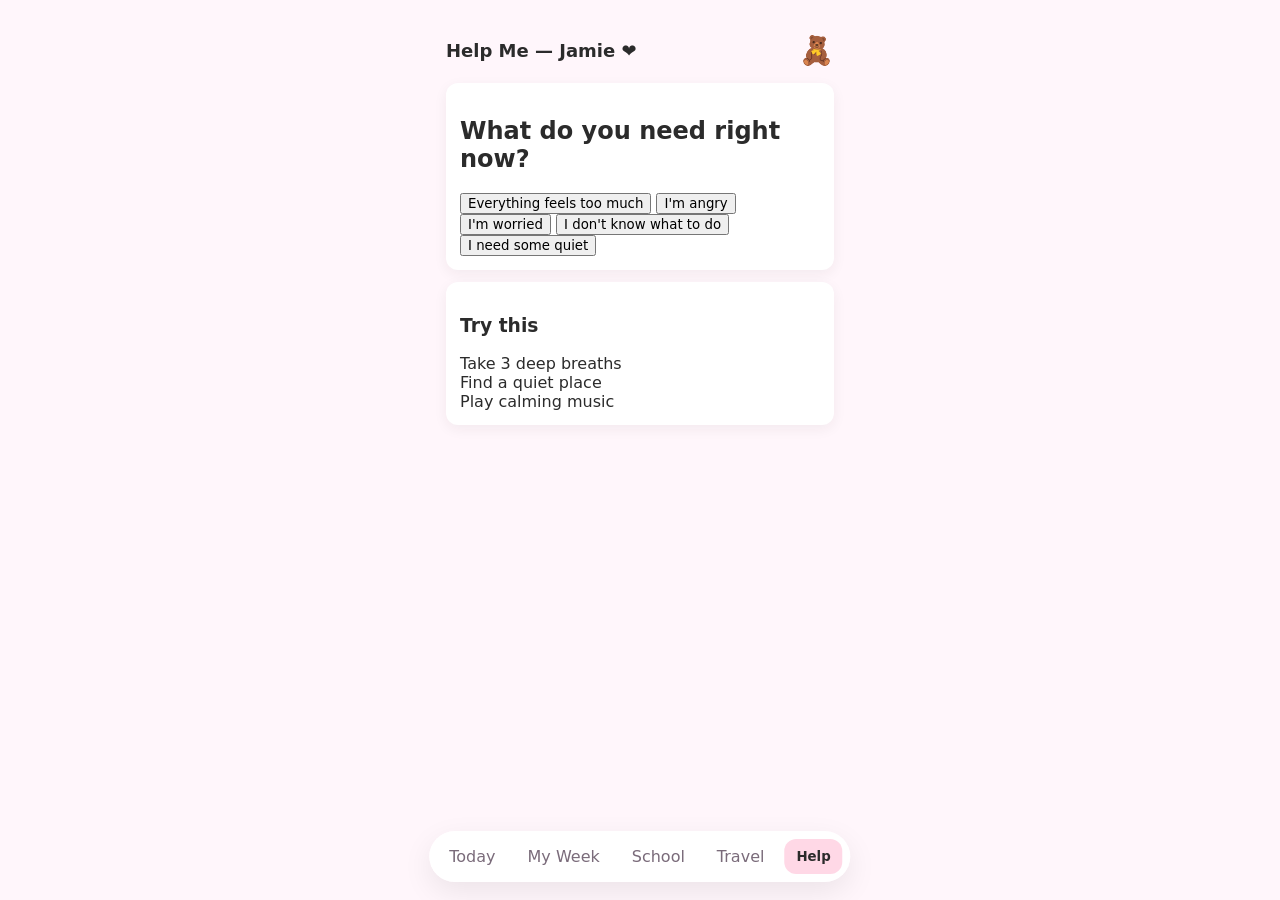
==== helpme.html @ 6b41beb4 "Add files via upload" ====
<!doctype html>
<html lang="en">
<head>
  <meta charset="utf-8" />
  <meta name="viewport" content="width=device-width,initial-scale=1" />
  <title>One Place — Help Me (Prototype)</title>
  <link rel="stylesheet" href="styles.css">
</head>
<body>
  <div class="app">
    <header class="header">
      <div class="greeting">
        <div>
          <div class="hello">Help Me — Jamie ❤️</div>
          <div class="date" id="dateLine"></div>
        </div>
        <div class="avatar">🧸</div>
      </div>
    </header>

    <main>
      <section class="help-card card">
        <h2>What do you need right now?</h2>
        <div class="help-options">
          <button class="help-option">Everything feels too much</button>
          <button class="help-option">I'm angry</button>
          <button class="help-option">I'm worried</button>
          <button class="help-option">I don't know what to do</button>
          <button class="help-option">I need some quiet</button>
        </div>
      </section>

      <section class="suggestions card">
        <h3>Try this</h3>
        <div class="suggest">Take 3 deep breaths</div>
        <div class="suggest">Find a quiet place</div>
        <div class="suggest">Play calming music</div>
      </section>
    </main>

    <nav class="bottom-nav">
      <a class="nav-item" href="index.html">Today</a>
      <a class="nav-item" href="myweek.html">My Week</a>
      <a class="nav-item" href="index.html">School</a>
      <a class="nav-item" href="travel.html">Travel</a>
      <button class="nav-item active">Help</button>
    </nav>
  </div>

  <script>
    document.querySelectorAll('.help-option').forEach(btn=>{
      btn.addEventListener('click', ()=>{
        alert('Logged: ' + btn.textContent + '. This would be saved and parents notified in the real app.');
      });
    });
  </script>
</body>
</html>
---- styles.css ----
:root{
	--bg: #fff6fb; /* very pale pink background */
	--card: #ffffff;
	--text: #2b2b2b;
	--muted: #7a6b7a;
	--accent: #ff6b9a; /* bright pink */
	--accent-soft: #ffd8e6; /* soft pink */
	--accent-2: #f6e6f2; /* pastel lavender */
	--shadow: rgba(43,27,36,0.06);
}

*{box-sizing:border-box;font-family:Inter, system-ui, -apple-system, 'Segoe UI', Roboto, 'Helvetica Neue', Arial;}
body{margin:0;background:var(--bg);color:var(--text)}
.app{max-width:420px;margin:18px auto;border-radius:12px;padding-bottom:72px}
.header{padding:16px}
.greeting{display:flex;justify-content:space-between;align-items:center}
.hello{font-size:18px;font-weight:600}
.date{font-size:13px;color:var(--muted)}
.avatar{font-size:28px}
main{padding:0 16px}
.card{background:var(--card);border-radius:12px;padding:14px;margin-bottom:12px;box-shadow:0 4px 14px var(--shadow)}
.now-card h2{margin:0 0 8px 0}
.now-title{font-size:16px;font-weight:600;margin-bottom:8px;color:var(--text)}
.micro-tasks{list-style:none;padding:0;margin:0}
.micro-tasks li{padding:6px 0;border-top:1px solid #f6ecf3}
.micro-tasks li:first-child{border-top:0}
.next-card .transport{display:flex;justify-content:space-between;align-items:center}
.route{font-weight:700}
.when{font-size:13px;color:var(--muted)}
.eta{background:var(--accent-soft);padding:6px 8px;border-radius:10px;font-weight:600;color:#6b2540}
.eta.due{background:#fff4e6;color:#b2462f}
.link-btn{background:none;border:none;color:var(--accent);padding:8px 0;font-weight:700}
.later-list .event{display:flex;gap:12px;padding:8px 0;border-top:1px dashed #f3e9ef}
.later-list .event:first-child{border-top:0}
.time{width:80px;font-weight:700}
.meta{color:#555}
.help-me{text-align:center}
.help-btn{background:linear-gradient(180deg,var(--accent-soft),var(--accent-2));border:none;padding:12px 18px;border-radius:12px;font-weight:700;color:var(--text)}
.bottom-nav{position:fixed;left:50%;transform:translateX(-50%);bottom:18px;background:rgba(255,255,255,0.95);display:flex;gap:8px;padding:8px;border-radius:40px;box-shadow:0 10px 30px rgba(0,0,0,0.08)}
.nav-item{background:none;border:none;padding:8px 12px;border-radius:12px;color:var(--muted);text-decoration:none}
.nav-item.active{background:var(--accent-soft);font-weight:700;color:var(--text)}
@media (max-width:480px){.app{margin:0;border-radius:0}}
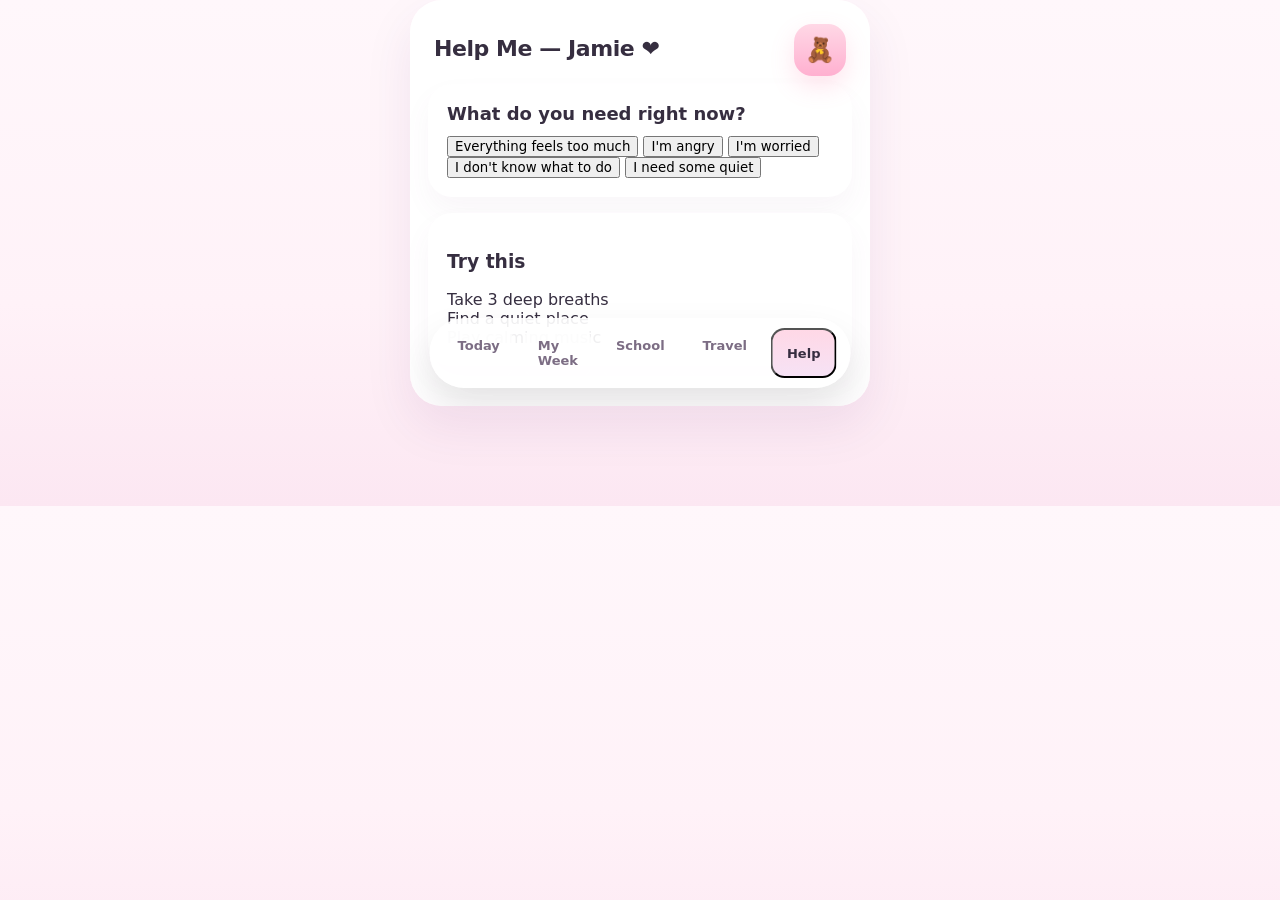
==== commit 83bfeadf: "Add files via upload" ====
--- a/helpme.html
+++ b/helpme.html
@@ -3,6 +3,13 @@
 <head>
   <meta charset="utf-8" />
   <meta name="viewport" content="width=device-width,initial-scale=1" />
+  <meta name="theme-color" content="#ffd8e6" />
+  <meta name="apple-mobile-web-app-capable" content="yes" />
+  <meta name="apple-mobile-web-app-status-bar-style" content="black-translucent" />
+  <meta name="apple-mobile-web-app-title" content="One Place" />
+  <link rel="manifest" href="manifest.json" />
+  <link rel="icon" href="icon-192.svg" />
+  <link rel="apple-touch-icon" href="icon-192.svg" />
   <title>One Place — Help Me (Prototype)</title>
   <link rel="stylesheet" href="styles.css">
 </head>
--- a/styles.css
+++ b/styles.css
@@ -1,42 +1,251 @@
 :root{
-	--bg: #fff6fb; /* very pale pink background */
-	--card: #ffffff;
-	--text: #2b2b2b;
-	--muted: #7a6b7a;
-	--accent: #ff6b9a; /* bright pink */
-	--accent-soft: #ffd8e6; /* soft pink */
-	--accent-2: #f6e6f2; /* pastel lavender */
-	--shadow: rgba(43,27,36,0.06);
-}
-
-*{box-sizing:border-box;font-family:Inter, system-ui, -apple-system, 'Segoe UI', Roboto, 'Helvetica Neue', Arial;}
-body{margin:0;background:var(--bg);color:var(--text)}
-.app{max-width:420px;margin:18px auto;border-radius:12px;padding-bottom:72px}
-.header{padding:16px}
-.greeting{display:flex;justify-content:space-between;align-items:center}
-.hello{font-size:18px;font-weight:600}
-.date{font-size:13px;color:var(--muted)}
-.avatar{font-size:28px}
-main{padding:0 16px}
-.card{background:var(--card);border-radius:12px;padding:14px;margin-bottom:12px;box-shadow:0 4px 14px var(--shadow)}
-.now-card h2{margin:0 0 8px 0}
-.now-title{font-size:16px;font-weight:600;margin-bottom:8px;color:var(--text)}
-.micro-tasks{list-style:none;padding:0;margin:0}
-.micro-tasks li{padding:6px 0;border-top:1px solid #f6ecf3}
-.micro-tasks li:first-child{border-top:0}
-.next-card .transport{display:flex;justify-content:space-between;align-items:center}
-.route{font-weight:700}
-.when{font-size:13px;color:var(--muted)}
-.eta{background:var(--accent-soft);padding:6px 8px;border-radius:10px;font-weight:600;color:#6b2540}
-.eta.due{background:#fff4e6;color:#b2462f}
-.link-btn{background:none;border:none;color:var(--accent);padding:8px 0;font-weight:700}
-.later-list .event{display:flex;gap:12px;padding:8px 0;border-top:1px dashed #f3e9ef}
-.later-list .event:first-child{border-top:0}
-.time{width:80px;font-weight:700}
-.meta{color:#555}
-.help-me{text-align:center}
-.help-btn{background:linear-gradient(180deg,var(--accent-soft),var(--accent-2));border:none;padding:12px 18px;border-radius:12px;font-weight:700;color:var(--text)}
-.bottom-nav{position:fixed;left:50%;transform:translateX(-50%);bottom:18px;background:rgba(255,255,255,0.95);display:flex;gap:8px;padding:8px;border-radius:40px;box-shadow:0 10px 30px rgba(0,0,0,0.08)}
-.nav-item{background:none;border:none;padding:8px 12px;border-radius:12px;color:var(--muted);text-decoration:none}
-.nav-item.active{background:var(--accent-soft);font-weight:700;color:var(--text)}
-@media (max-width:480px){.app{margin:0;border-radius:0}}
+  --bg: #fff6fb;
+  --bg-card: #ffffff;
+  --text: #362e40;
+  --muted: #7c6d84;
+  --accent: #ff6b9a;
+  --accent-soft: #ffd8e6;
+  --accent-2: #f4e2f5;
+  --purple: #d7b3f0;
+  --border: rgba(255,107,154,0.18);
+  --shadow: 0 20px 50px rgba(76,0,97,0.08);
+}
+
+*{
+  box-sizing:border-box;
+  font-family: 'Inter', system-ui, -apple-system, 'Segoe UI', Roboto, 'Helvetica Neue', Arial, sans-serif;
+}
+
+body{
+  margin:0;
+  background: linear-gradient(180deg, #fff7fb 0%, #fff2f8 60%, #fce7f2 100%);
+  color: var(--text);
+}
+
+.app{
+  max-width: 460px;
+  margin: 0 auto 100px;
+  border-radius: 32px;
+  overflow: hidden;
+  box-shadow: var(--shadow);
+  background: rgba(255,255,255,0.95);
+  backdrop-filter: blur(10px);
+}
+
+.header{
+  padding: 24px 24px 8px;
+}
+
+.greeting{
+  display:flex;
+  justify-content:space-between;
+  align-items:center;
+}
+
+.hello{
+  font-size: 22px;
+  font-weight: 700;
+  letter-spacing: -0.02em;
+}
+
+.date{
+  font-size: 14px;
+  color: var(--muted);
+  margin-top: 4px;
+}
+
+.avatar{
+  width: 52px;
+  height: 52px;
+  border-radius: 18px;
+  background: linear-gradient(180deg, #ffd8e6, #ffb0d0);
+  display:flex;
+  align-items:center;
+  justify-content:center;
+  font-size: 24px;
+  box-shadow: 0 10px 24px rgba(255,107,154,0.18);
+}
+
+main{
+  padding: 0 18px 24px;
+}
+
+.card{
+  background: var(--bg-card);
+  border-radius: 24px;
+  padding: 18px;
+  margin-bottom: 16px;
+  border: 1px solid rgba(255,255,255,0.8);
+  box-shadow: 0 14px 28px rgba(130,72,130,0.05);
+}
+
+.install-banner{
+  background: linear-gradient(180deg, #fff0f4, #fbe8f4);
+  border: 1px solid rgba(255,107,154,0.2);
+  padding: 16px;
+  margin-bottom: 16px;
+}
+
+.install-title{
+  font-weight: 700;
+  margin-bottom: 8px;
+}
+
+.install-text{
+  color: var(--muted);
+  line-height: 1.5;
+}
+
+.now-card h2,
+.later-list h3,
+.next-card h3,
+.help-card h2,
+.details h3{
+  margin:0 0 12px 0;
+  font-size: 18px;
+}
+
+.now-title{
+  font-size: 17px;
+  font-weight: 700;
+  margin-bottom: 14px;
+}
+
+.micro-tasks{
+  list-style:none;
+  padding:0;
+  margin:0;
+}
+
+.micro-tasks li{
+  padding: 14px 0;
+  border-top: 1px solid #f4e5f0;
+}
+
+.micro-tasks li:first-child{
+  border-top:0;
+}
+
+.micro-tasks label{
+  display:flex;
+  align-items:center;
+  gap: 12px;
+  font-weight: 600;
+}
+
+.micro-tasks input{
+  width: 20px;
+  height: 20px;
+}
+
+.next-card .transport{
+  display:flex;
+  justify-content:space-between;
+  align-items:center;
+  gap:16px;
+  flex-wrap:wrap;
+}
+
+.route{
+  font-weight: 700;
+  font-size: 15px;
+}
+
+.when{
+  font-size: 13px;
+  color: var(--muted);
+}
+
+.eta{
+  background: rgba(255, 215, 236, 0.75);
+  padding: 10px 12px;
+  border-radius: 16px;
+  font-weight: 700;
+  color: #95315a;
+}
+
+.link-btn{
+  display:inline-flex;
+  align-items:center;
+  gap: 8px;
+  background: rgba(255,107,154,0.1);
+  border: none;
+  border-radius: 16px;
+  color: var(--accent);
+  padding: 10px 14px;
+  font-weight: 700;
+}
+
+.later-list .event,
+.event{
+  display:flex;
+  gap:12px;
+  padding: 14px 0;
+  border-top: 1px dashed #f4e2ed;
+}
+
+.later-list .event:first-child,
+.event:first-child{
+  border-top:0;
+}
+
+.time{
+  width: 80px;
+  font-weight: 700;
+}
+
+.meta{
+  color: #6d5771;
+}
+
+.help-me{
+  text-align:center;
+}
+
+.help-btn{
+  width: 100%;
+  background: linear-gradient(180deg, #ffd8e6, #f6e2f4);
+  border:none;
+  padding: 16px 18px;
+  border-radius: 18px;
+  font-weight: 700;
+  color: var(--text);
+  box-shadow: 0 20px 40px rgba(255,107,154,0.15);
+}
+
+.bottom-nav{
+  position: fixed;
+  left: 50%;
+  transform: translateX(-50%);
+  bottom: 18px;
+  background: rgba(255,255,255,0.92);
+  display:flex;
+  gap:10px;
+  padding:10px 14px;
+  border-radius: 999px;
+  box-shadow: 0 20px 40px rgba(0,0,0,0.10);
+  z-index: 10;
+}
+
+.nav-item{
+  background: rgba(255,255,255,0.8);
+  color: var(--muted);
+  border-radius: 14px;
+  padding: 10px 14px;
+  text-decoration:none;
+  font-weight: 600;
+  font-size: 13px;
+}
+
+.nav-item.active{
+  background: linear-gradient(180deg, #ffd8e6, #f6e2f5);
+  color: var(--text);
+}
+
+@media (max-width:480px){
+  .app{margin:0;border-radius:0;}
+  .header{padding:20px 18px 8px;}
+  main{padding:0 16px 24px;}
+  .bottom-nav{width:calc(100% - 32px);left:50%;transform:translateX(-50%);}
+}
+
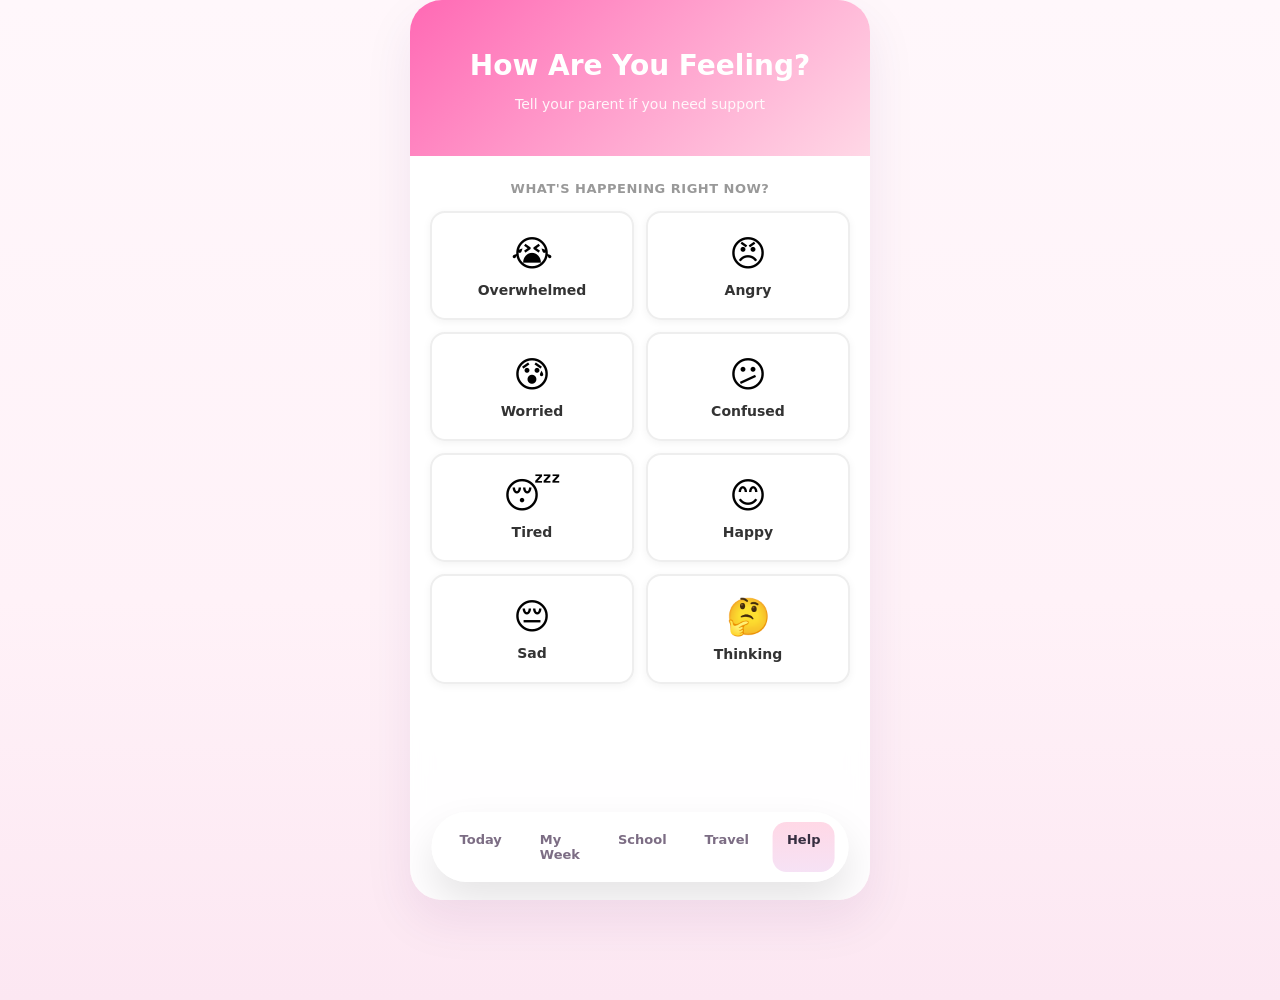
==== commit 52817cc8: "Complete working prototype: parent dashboard, child messaging, help me screen with feelings" ====
--- a/helpme.html
+++ b/helpme.html
@@ -1,65 +1,130 @@
-<!doctype html>
-<html lang="en">
-<head>
-  <meta charset="utf-8" />
-  <meta name="viewport" content="width=device-width,initial-scale=1" />
-  <meta name="theme-color" content="#ffd8e6" />
-  <meta name="apple-mobile-web-app-capable" content="yes" />
-  <meta name="apple-mobile-web-app-status-bar-style" content="black-translucent" />
-  <meta name="apple-mobile-web-app-title" content="One Place" />
-  <link rel="manifest" href="manifest.json" />
-  <link rel="icon" href="icon-192.svg" />
-  <link rel="apple-touch-icon" href="icon-192.svg" />
-  <title>One Place — Help Me (Prototype)</title>
-  <link rel="stylesheet" href="styles.css">
-</head>
-<body>
-  <div class="app">
-    <header class="header">
-      <div class="greeting">
-        <div>
-          <div class="hello">Help Me — Jamie ❤️</div>
-          <div class="date" id="dateLine"></div>
-        </div>
-        <div class="avatar">🧸</div>
-      </div>
-    </header>
-
-    <main>
-      <section class="help-card card">
-        <h2>What do you need right now?</h2>
-        <div class="help-options">
-          <button class="help-option">Everything feels too much</button>
-          <button class="help-option">I'm angry</button>
-          <button class="help-option">I'm worried</button>
-          <button class="help-option">I don't know what to do</button>
-          <button class="help-option">I need some quiet</button>
-        </div>
-      </section>
-
-      <section class="suggestions card">
-        <h3>Try this</h3>
-        <div class="suggest">Take 3 deep breaths</div>
-        <div class="suggest">Find a quiet place</div>
-        <div class="suggest">Play calming music</div>
-      </section>
-    </main>
-
-    <nav class="bottom-nav">
-      <a class="nav-item" href="index.html">Today</a>
-      <a class="nav-item" href="myweek.html">My Week</a>
-      <a class="nav-item" href="index.html">School</a>
-      <a class="nav-item" href="travel.html">Travel</a>
-      <button class="nav-item active">Help</button>
-    </nav>
-  </div>
-
-  <script>
-    document.querySelectorAll('.help-option').forEach(btn=>{
-      btn.addEventListener('click', ()=>{
-        alert('Logged: ' + btn.textContent + '. This would be saved and parents notified in the real app.');
-      });
-    });
-  </script>
-</body>
+<!doctype html>
+<html lang="en">
+<head>
+  <meta charset="utf-8" />
+  <meta name="viewport" content="width=device-width,initial-scale=1" />
+  <meta name="theme-color" content="#ffd8e6" />
+  <meta name="apple-mobile-web-app-capable" content="yes" />
+  <meta name="apple-mobile-web-app-status-bar-style" content="black-translucent" />
+  <meta name="apple-mobile-web-app-title" content="One Place" />
+  <link rel="manifest" href="manifest.json" />
+  <link rel="icon" href="icon-192.svg" />
+  <link rel="apple-touch-icon" href="icon-192.svg" />
+  <title>One Place — Help Me</title>
+  <link rel="stylesheet" href="styles.css">
+  <style>
+    .help-screen { min-height: 100vh; padding-bottom: 100px; }
+    .help-header { background: linear-gradient(135deg, #ff69b4 0%, #ffd8e6 100%); color: white; padding: 30px 20px; text-align: center; }
+    .help-header h1 { font-size: 28px; margin-bottom: 10px; }
+    .help-header p { font-size: 14px; opacity: 0.9; }
+    .feeling-label { text-align: center; color: #999; font-size: 13px; text-transform: uppercase; letter-spacing: 0.5px; margin: 25px 20px 15px; font-weight: 600; }
+    .feeling-grid { display: grid; grid-template-columns: repeat(2, 1fr); gap: 12px; padding: 0 20px; margin-bottom: 30px; }
+    .feeling-btn { background: white; border: 2px solid #eee; border-radius: 15px; padding: 20px; cursor: pointer; text-align: center; transition: all 0.2s; box-shadow: 0 2px 8px rgba(0,0,0,0.05); }
+    .feeling-btn:active { transform: scale(0.95); }
+    .feeling-btn.selected { border-color: #ff69b4; background: #fff0f7; box-shadow: 0 4px 12px rgba(255,105,180,0.2); }
+    .feeling-emoji { font-size: 36px; margin-bottom: 8px; display: block; }
+    .feeling-label-btn { font-size: 14px; font-weight: 600; color: #333; }
+    .messaging-section { display: none; padding: 20px; }
+    .messaging-section.active { display: block; }
+    .message-prompt { color: #666; font-size: 14px; margin-bottom: 15px; }
+    .message-input { width: 100%; min-height: 100px; padding: 12px; border: 2px solid #eee; border-radius: 10px; font-family: inherit; font-size: 14px; resize: vertical; }
+    .message-input:focus { outline: none; border-color: #ff69b4; background: #fffbfd; }
+    .action-buttons { display: flex; gap: 10px; margin-top: 15px; }
+    .action-buttons button { flex: 1; padding: 12px; border: none; border-radius: 10px; font-weight: 600; font-size: 14px; cursor: pointer; transition: transform 0.1s; }
+    .action-buttons button:active { transform: scale(0.95); }
+    .send-btn { background: linear-gradient(135deg, #ff69b4 0%, #ffd8e6 100%); color: white; }
+    .cancel-btn { background: #eee; color: #333; }
+    .suggestions { background: #f5f5f5; border-radius: 10px; padding: 15px; margin: 20px; }
+    .suggestions h3 { font-size: 14px; color: #333; margin-bottom: 12px; font-weight: 600; }
+    .suggestion-item { background: white; padding: 12px; border-radius: 8px; margin-bottom: 8px; font-size: 13px; color: #666; border-left: 3px solid #ffd8e6; }
+    .success-state { display: none; text-align: center; padding: 40px 20px; }
+    .success-state.active { display: block; }
+    .success-icon { font-size: 60px; margin-bottom: 15px; }
+    .success-state h2 { color: #333; margin-bottom: 8px; font-size: 20px; }
+    .success-state p { color: #666; font-size: 14px; margin-bottom: 20px; }
+    .back-btn { background: #ff69b4; color: white; border: none; padding: 12px 24px; border-radius: 10px; font-weight: 600; cursor: pointer; font-size: 14px; }
+  </style>
+</head>
+<body>
+  <div class="app">
+    <div class="help-screen">
+      <div class="help-header">
+        <h1>How Are You Feeling?</h1>
+        <p>Tell your parent if you need support</p>
+      </div>
+      <div id="feelingSelection">
+        <div class="feeling-label">What's happening right now?</div>
+        <div class="feeling-grid">
+          <button class="feeling-btn" data-feeling="😭 Overwhelmed"><span class="feeling-emoji">😭</span><div class="feeling-label-btn">Overwhelmed</div></button>
+          <button class="feeling-btn" data-feeling="😠 Angry"><span class="feeling-emoji">😠</span><div class="feeling-label-btn">Angry</div></button>
+          <button class="feeling-btn" data-feeling="😰 Worried"><span class="feeling-emoji">😰</span><div class="feeling-label-btn">Worried</div></button>
+          <button class="feeling-btn" data-feeling="😕 Confused"><span class="feeling-emoji">😕</span><div class="feeling-label-btn">Confused</div></button>
+          <button class="feeling-btn" data-feeling="😴 Tired"><span class="feeling-emoji">😴</span><div class="feeling-label-btn">Tired</div></button>
+          <button class="feeling-btn" data-feeling="😊 Happy"><span class="feeling-emoji">😊</span><div class="feeling-label-btn">Happy</div></button>
+          <button class="feeling-btn" data-feeling="😔 Sad"><span class="feeling-emoji">😔</span><div class="feeling-label-btn">Sad</div></button>
+          <button class="feeling-btn" data-feeling="🤔 Thinking"><span class="feeling-emoji">🤔</span><div class="feeling-label-btn">Thinking</div></button>
+        </div>
+      </div>
+      <div id="messagingSection" class="messaging-section">
+        <div class="message-prompt" id="messagingPrompt"></div>
+        <textarea class="message-input" id="messageText" placeholder="Tell your parent what's happening... (be as detailed or brief as you want)"></textarea>
+        <div class="action-buttons">
+          <button class="cancel-btn" id="changeFeelingsBtn">Change Feeling</button>
+          <button class="send-btn" id="sendMessageBtn">Send to Parent</button>
+        </div>
+        <div class="suggestions">
+          <h3>💡 Things that might help:</h3>
+          <div class="suggestion-item">✨ Take 3 deep breaths</div>
+          <div class="suggestion-item">🎵 Listen to your favorite song</div>
+          <div class="suggestion-item">🚶 Go for a walk or move around</div>
+          <div class="suggestion-item">📱 Message your parent using this button</div>
+        </div>
+      </div>
+      <div id="successState" class="success-state">
+        <div class="success-icon">✅</div>
+        <h2>Message Sent!</h2>
+        <p>Your parent will see this right away and can reply to you.</p>
+        <button class="back-btn" id="backHomeBtn">Back to Today</button>
+      </div>
+    </div>
+    <nav class="bottom-nav">
+      <a class="nav-item" href="index.html">Today</a>
+      <a class="nav-item" href="myweek.html">My Week</a>
+      <a class="nav-item" href="index.html">School</a>
+      <a class="nav-item" href="travel.html">Travel</a>
+      <a class="nav-item active" href="helpme.html">Help</a>
+    </nav>
+  </div>
+  <script>
+    let selectedFeeling = null;
+    document.querySelectorAll('.feeling-btn').forEach(btn => {
+      btn.addEventListener('click', function() {
+        document.querySelectorAll('.feeling-btn').forEach(b => b.classList.remove('selected'));
+        this.classList.add('selected');
+        selectedFeeling = this.dataset.feeling;
+        document.getElementById('feelingSelection').style.display = 'none';
+        document.getElementById('messagingSection').classList.add('active');
+        document.getElementById('messagingPrompt').textContent = `You selected: ${selectedFeeling}. Tell your parent more (or just send the feeling alone):`;
+      });
+    });
+    document.getElementById('changeFeelingsBtn').addEventListener('click', () => {
+      selectedFeeling = null;
+      document.querySelectorAll('.feeling-btn').forEach(b => b.classList.remove('selected'));
+      document.getElementById('messagingSection').classList.remove('active');
+      document.getElementById('feelingSelection').style.display = 'block';
+      document.getElementById('messageText').value = '';
+    });
+    document.getElementById('sendMessageBtn').addEventListener('click', () => {
+      const message = document.getElementById('messageText').value.trim();
+      const raw = localStorage.getItem('oneplace_childMessages');
+      let messages = [];
+      try { messages = raw ? JSON.parse(raw) : []; } catch (e) { }
+      messages.push({ feeling: selectedFeeling, message: message || '(No message, just sent feeling)', timestamp: new Date().toLocaleTimeString([], { hour: '2-digit', minute: '2-digit' }) });
+      localStorage.setItem('oneplace_childMessages', JSON.stringify(messages));
+      document.getElementById('messagingSection').classList.remove('active');
+      document.getElementById('successState').classList.add('active');
+    });
+    document.getElementById('backHomeBtn').addEventListener('click', () => { window.location.href = 'index.html'; });
+  </script>
+</body>
 </html>
